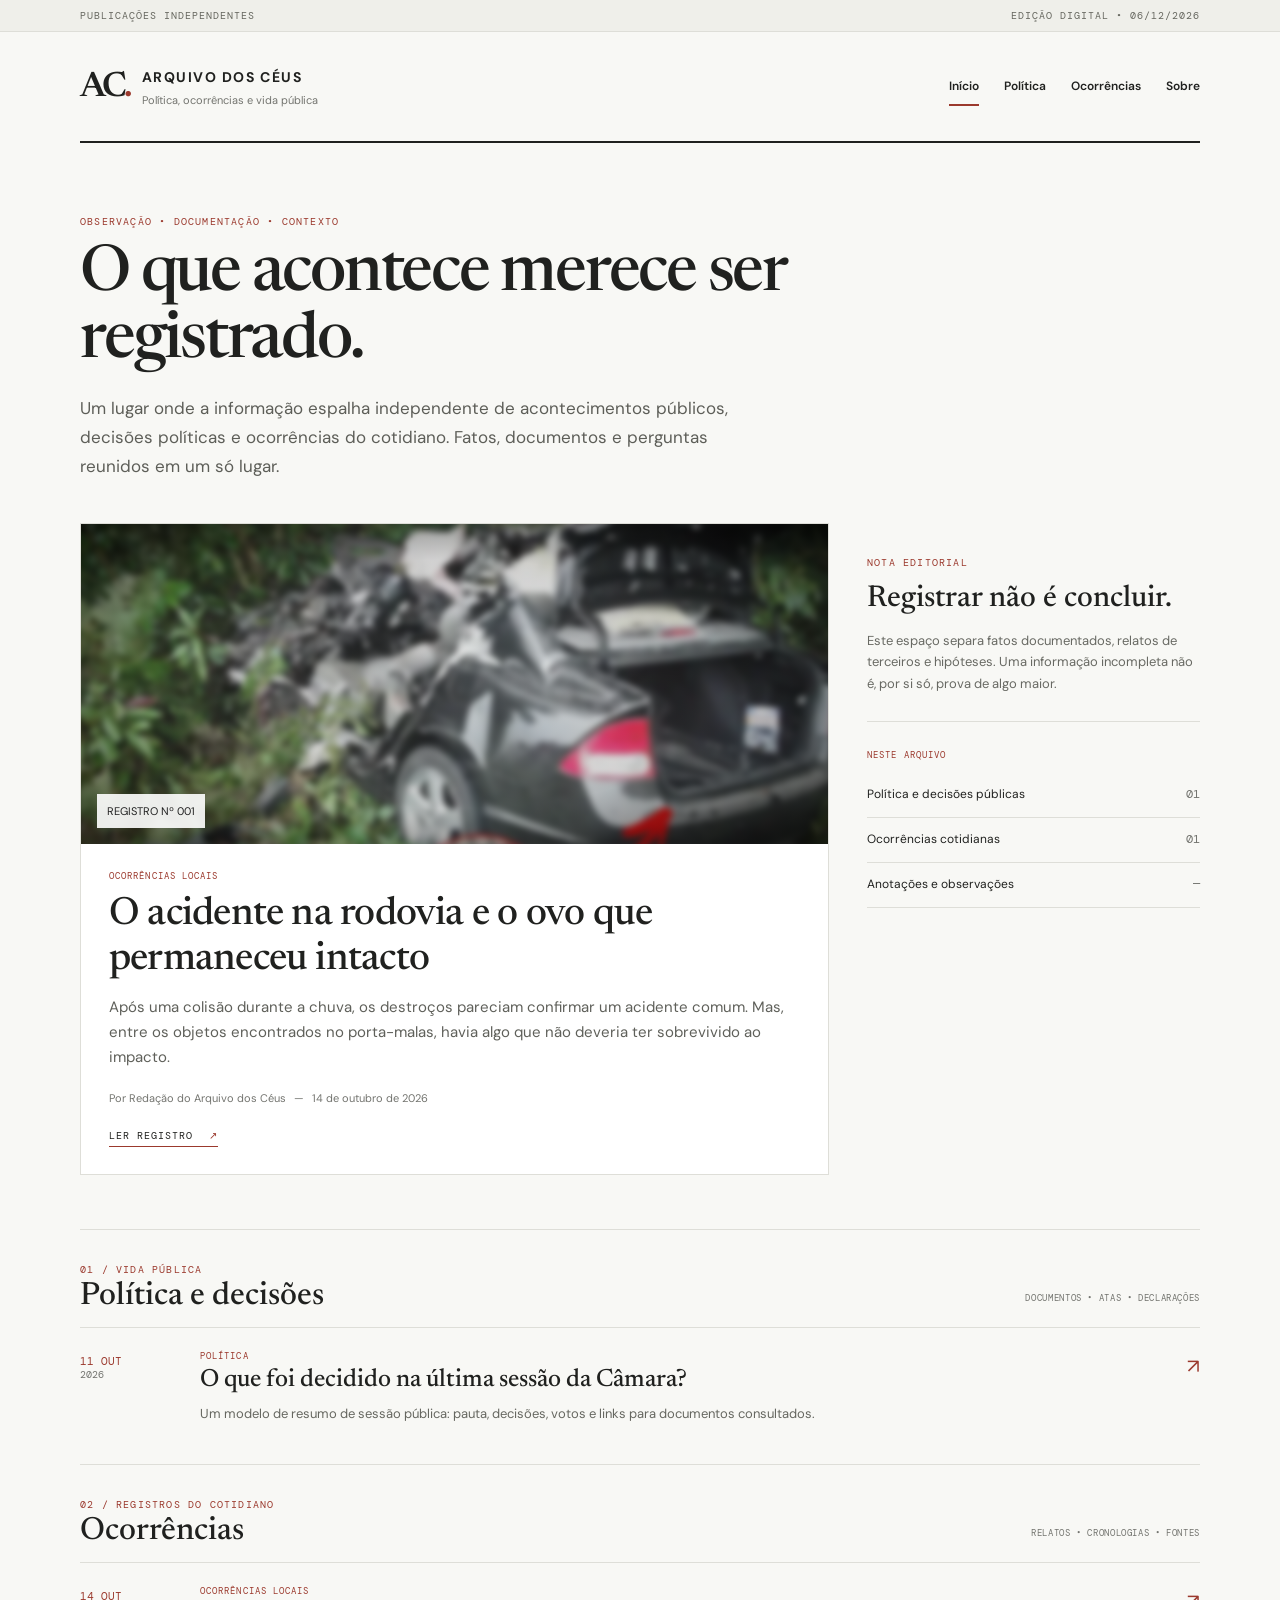
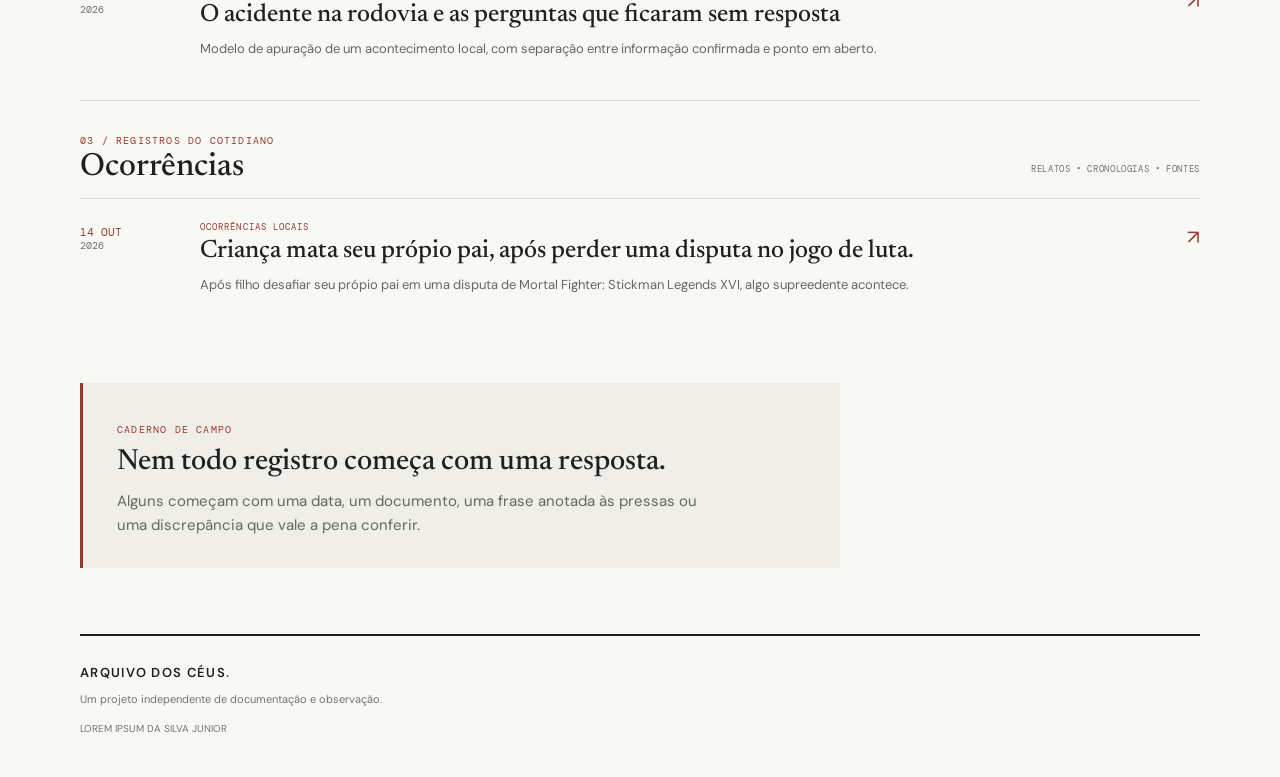
==== index.html @ 21077983 "Add files via upload" ====
<!doctype html>
<html lang="pt-BR">
<head>
  <meta charset="utf-8">
  <meta name="viewport" content="width=device-width, initial-scale=1">
  <meta name="description" content="Angel's Heaven — registros independentes de política, ocorrências e vida pública.">
  <title>Arquivos dos Céus — Registros independentes</title>
  <link rel="stylesheet" href="css/estilo.css">
  <script src="js/site.js" defer></script>
</head>
<body>
  <div class="topline"><div class="wrap topmeta"><span>PUBLICAÇÕES INDEPENDENTES</span><span id="today">REGISTROS • EDIÇÃO DIGITAL</span></div></div>
  <header class="wrap masthead">
    <a class="brand" href="index.html" aria-label="Arquivos dos Céus, página inicial">
      <span class="brand-mark">AC<span>.</span></span>
      <span><strong>ARQUIVO DOS CÉUS</strong><small>Política, ocorrências e vida pública</small></span>
    </a>
    <nav aria-label="Navegação principal">
      <a class="active" href="index.html">Início</a>
      <a href="#politica">Política</a>
      <a href="#ocorrencias">Ocorrências</a>
      <a href="sobre.html">Sobre</a>
    </nav>
  </header>

  <main class="wrap">
    <section class="intro">
      <p class="eyebrow">OBSERVAÇÃO • DOCUMENTAÇÃO • CONTEXTO</p>
      <h1>O que acontece merece ser registrado.</h1>
      <p class="intro-copy">Um lugar onde a informação espalha independente de acontecimentos públicos, decisões políticas e ocorrências do cotidiano. Fatos, documentos e perguntas reunidos em um só lugar.</p>
    </section>

    <section class="feature-grid" aria-label="Publicação em destaque">
      <article class="lead-card">
        <div class="lead-image">
          <img src="images/ovo.png" alt="Porta mala, ovo intacto">
          <span>REGISTRO Nº 001</span>
        </div>
        <div class="lead-body">
          <p class="category">OCORRÊNCIAS LOCAIS <span></span></p>
          <h2><a href="artigos/acidente-na-rodovia.html">O acidente na rodovia e o ovo que permaneceu intacto</a></h2>
          <p class="summary">Após uma colisão durante a chuva, os destroços pareciam confirmar um acidente comum. Mas, entre os objetos encontrados no porta-malas, havia algo que não deveria ter sobrevivido ao impacto. </p>
          <div class="byline">Por Redação do Arquivo dos Céus <span>—</span> 14 de outubro de 2026</div>
          <a class="read-link" href="artigos/acidente-na-rodovia.html">LER REGISTRO <span>↗</span></a>
        </div>
      </article>
      <aside class="side-note">
        <p class="eyebrow">NOTA EDITORIAL</p>
        <h3>Registrar não é concluir.</h3>
        <p>Este espaço separa fatos documentados, relatos de terceiros e hipóteses. Uma informação incompleta não é, por si só, prova de algo maior.</p>
        <div class="rule"></div>
        <p class="small-label">NESTE ARQUIVO</p>
        <ul class="topic-list">
          <li><a href="#politica">Política e decisões públicas <span>01</span></a></li>
          <li><a href="#ocorrencias">Ocorrências cotidianas <span>01</span></a></li>
          <li><a href="#anotacoes">Anotações e observações <span>—</span></a></li>
        </ul>
      </aside>
    </section>

    <section class="section-block" id="politica">
      <div class="section-heading"><div><p class="eyebrow">01 / VIDA PÚBLICA</p><h2>Política e decisões</h2></div><span class="section-note">DOCUMENTOS • ATAS • DECLARAÇÕES</span></div>
      <article class="story-row">
        <div class="story-date">11 OUT <span>2026</span></div>
        <div class="story-content"><p class="category">POLÍTICA</p><h3><a href="artigos/sessao-da-camara.html">O que foi decidido na última sessão da Câmara?</a></h3><p>Um modelo de resumo de sessão pública: pauta, decisões, votos e links para documentos consultados.</p></div>
        <a class="arrow-link" href="artigos/sessao-da-camara.html" aria-label="Ler artigo">↗</a>
      </article>
    </section>

    <section class="section-block" id="ocorrencias">
      <div class="section-heading"><div><p class="eyebrow">02 / REGISTROS DO COTIDIANO</p><h2>Ocorrências</h2></div><span class="section-note">RELATOS • CRONOLOGIAS • FONTES</span></div>
      <article class="story-row">
        <div class="story-date">14 OUT <span>2026</span></div>
        <div class="story-content"><p class="category">OCORRÊNCIAS LOCAIS</p><h3><a href="artigos/acidente-na-rodovia.html">O acidente na rodovia e as perguntas que ficaram sem resposta</a></h3><p>Modelo de apuração de um acontecimento local, com separação entre informação confirmada e ponto em aberto.</p></div>
        <a class="arrow-link" href="artigos/acidente-na-rodovia.html" aria-label="Ler artigo">↗</a>
      </article>

    </section>
      <section class="section-block" id="ocorrencias">
      <div class="section-heading"><div><p class="eyebrow">03 / REGISTROS DO COTIDIANO</p><h2>Ocorrências</h2></div><span class="section-note">RELATOS • CRONOLOGIAS • FONTES</span></div>
      <article class="story-row">
        <div class="story-date">14 OUT <span>2026</span></div>
        <div class="story-content"><p class="category">OCORRÊNCIAS LOCAIS</p><h3><a href="artigos/acidente-na-rodovia.html">Criança mata seu própio pai, após perder uma disputa no jogo de luta.</a></h3><p>Após filho desafiar seu própio pai em uma disputa de Mortal Fighter: Stickman Legends XVI, algo supreedente acontece.</p></div>
        <a class="arrow-link" href="artigos/acidente-na-rodovia.html" aria-label="Ler artigo">↗</a>
      </article>
    </section>


    <section class="newsletter" id="anotacoes">
      <p class="eyebrow">CADERNO DE CAMPO</p>
      <h2>Nem todo registro começa com uma resposta.</h2>
      <p>Alguns começam com uma data, um documento, uma frase anotada às pressas ou uma discrepância que vale a pena conferir.</p>
    </section>
  </main>

  <footer class="wrap footer">
    <a class="footer-brand" href="../index.html">ARQUIVO DOS CÉUS<span>.</span></a>
    <p>Um projeto independente de documentação e observação.</p>
    <p class="fineprint">LOREM IPSUM DA SILVA JUNIOR</p>
  </footer>
</body>
</html>
---- css/estilo.css ----
@import url("https://fonts.googleapis.com/css2?family=DM+Mono:wght@400;500&family=DM+Sans:wght@400;500;600;700&family=Newsreader:opsz,wght@6..72,400;6..72,500;6..72,600&display=swap");
:root {
  --ink: #20211f;
  --muted: #73746f;
  --line: #deded8;
  --paper: #f8f8f5;
  --white: #fff;
  --accent: #9b392d;
  --soft: #efeee8;
}
* {
  box-sizing: border-box;
}
html {
  scroll-behavior: smooth;
}
body {
  margin: 0;
  background: var(--paper);
  color: var(--ink);
  font-family: "DM Sans", Arial, sans-serif;
  font-size: 15px;
  line-height: 1.65;
}
a {
  color: inherit;
  text-decoration: none;
}
a:hover {
  color: var(--accent);
}
.wrap {
  width: min(1120px, calc(100% - 48px));
  margin: 0 auto;
}
.topline {
  border-bottom: 1px solid var(--line);
  background: #efefea;
  font:
    10px "DM Mono",
    monospace;
  letter-spacing: 0.1em;
  color: #66675f;
}
.topmeta {
  display: flex;
  justify-content: space-between;
  padding: 9px 0;
}
.masthead {
  display: flex;
  justify-content: space-between;
  align-items: center;
  gap: 24px;
  padding: 27px 0 24px;
  border-bottom: 2px solid var(--ink);
}
.brand {
  display: flex;
  align-items: center;
  gap: 12px;
}
.brand-mark {
  font-family: "Newsreader", serif;
  font-size: 35px;
  font-weight: 600;
  letter-spacing: -0.08em;
}
.brand-mark span,
.footer-brand span {
  color: var(--accent);
}
.brand strong {
  display: block;
  font-size: 14px;
  letter-spacing: 0.11em;
}
.brand small {
  display: block;
  color: var(--muted);
  font-size: 11px;
  margin-top: 2px;
}
.masthead nav {
  display: flex;
  gap: 25px;
  font-size: 12px;
  font-weight: 600;
}
.masthead nav a {
  padding: 7px 0;
  border-bottom: 2px solid transparent;
}
.masthead nav a:hover,
.masthead nav a.active {
  border-color: var(--accent);
  color: var(--ink);
}
.intro {
  padding: 62px 0 42px;
  max-width: 760px;
}
.eyebrow,
.category,
.small-label {
  font:
    10px "DM Mono",
    monospace;
  letter-spacing: 0.12em;
  color: var(--accent);
}
.intro h1,
.article-page h1 {
  font:
    500 clamp(38px, 6vw, 64px)/1.05 "Newsreader",
    Georgia,
    serif;
  letter-spacing: -0.035em;
  margin: 14px 0 18px;
}
.intro-copy {
  font-size: 17px;
  line-height: 1.7;
  color: #5d5e58;
  max-width: 690px;
  margin: 0;
}
.feature-grid {
  display: grid;
  grid-template-columns: minmax(0, 1.8fr) minmax(240px, 0.8fr);
  gap: 38px;
  padding-bottom: 54px;
}
.lead-card {
  background: var(--white);
  border: 1px solid var(--line);
}
.lead-image {
    position: relative;
    height: 320px;
    overflow: hidden;
    background: #d0d0ca;
}

.lead-image img {
    width: 100%;
    height: 100%;
    object-fit: cover;
    display: block;
    filter: blur(3px);
    transform: scale(1.03);
}

.lead-image::after {
    content: "";
    position: absolute;
    inset: 0;
    background:
        radial-gradient(
            ellipse at center,
            rgba(150, 150, 145, 0.20) 0%,
            rgba(70, 70, 68, 0.25) 55%,
            rgba(0, 0, 0, 0.75) 100%
        );
    pointer-events: none;
}

.lead-image span {
    position: absolute;
    bottom: 16px;
    left: 16px;
    z-index: 2;
    padding: 8px 10px;
    background: rgba(255, 255, 255, 0.9);
    color: #222;
    font-size: 11px;
}
.lead-body {
  padding: 26px 28px 27px;
}
.category {
  margin: 0 0 11px;
  font-size: 9px;
}
.category span {
  padding: 0 5px;
  color: #aaa;
}
.lead-body h2 {
  font:
    500 clamp(27px, 3.4vw, 39px)/1.15 "Newsreader",
    Georgia,
    serif;
  margin: 0 0 13px;
  letter-spacing: -0.02em;
}
.summary {
  color: #5f605a;
  margin: 0 0 19px;
}
.byline,
.article-meta {
  font-size: 11px;
  color: var(--muted);
}
.byline span {
  padding: 0 5px;
}
.read-link {
  display: inline-block;
  margin-top: 22px;
  padding-bottom: 4px;
  border-bottom: 1px solid var(--accent);
  font:
    10px "DM Mono",
    monospace;
  letter-spacing: 0.1em;
}
.read-link span {
  color: var(--accent);
  padding-left: 9px;
}
.side-note {
  padding: 23px 0 0;
}
.side-note h3 {
  font:
    500 30px/1.1 "Newsreader",
    serif;
  margin: 14px 0;
}
.side-note > p:not(.eyebrow):not(.small-label) {
  color: #686963;
  font-size: 13px;
}
.rule {
  height: 1px;
  background: var(--line);
  margin: 27px 0;
}
.small-label {
  font-size: 9px;
}
.topic-list {
  padding: 0;
  list-style: none;
  margin: 12px 0;
}
.topic-list li {
  border-bottom: 1px solid var(--line);
  padding: 12px 0;
  font-size: 12px;
}
.topic-list li span {
  float: right;
  color: var(--muted);
  font-family: "DM Mono", monospace;
}
.section-block {
  border-top: 1px solid var(--line);
  padding: 33px 0 18px;
}
.section-heading {
  display: flex;
  justify-content: space-between;
  align-items: end;
  gap: 20px;
  margin-bottom: 15px;
}
.section-heading .eyebrow {
  margin: 0 0 4px;
}
.section-heading h2 {
  font:
    500 32px "Newsreader",
    serif;
  margin: 0;
}
.section-note {
  font:
    9px "DM Mono",
    monospace;
  letter-spacing: 0.07em;
  color: var(--muted);
  padding-bottom: 8px;
}
.story-row {
  display: grid;
  grid-template-columns: 100px 1fr 28px;
  gap: 20px;
  align-items: start;
  border-top: 1px solid var(--line);
  padding: 22px 0;
}
.story-date {
  font:
    11px "DM Mono",
    monospace;
  color: var(--accent);
  padding-top: 4px;
}
.story-date span {
  display: block;
  color: var(--muted);
  font-size: 10px;
}
.story-content .category {
  margin: 0 0 4px;
}
.story-content h3 {
  font:
    500 25px/1.2 "Newsreader",
    serif;
  margin: 0 0 7px;
}
.story-content > p:last-child {
  margin: 0;
  color: #666760;
  font-size: 13px;
  max-width: 720px;
}
.arrow-link {
  font-size: 20px;
  color: var(--accent);
  text-align: right;
}
.newsletter {
  margin: 48px 0 66px;
  padding: 30px 34px;
  background: var(--soft);
  border-left: 3px solid var(--accent);
  max-width: 760px;
}
.newsletter h2 {
  font:
    500 29px/1.15 "Newsreader",
    serif;
  margin: 7px 0 9px;
}
.newsletter p:last-child {
  color: #666760;
  margin: 0;
  max-width: 600px;
}
.footer {
  border-top: 2px solid var(--ink);
  padding: 24px 0 35px;
  margin-top: 45px;
}
.footer-brand {
  font:
    600 13px "DM Sans",
    sans-serif;
  letter-spacing: 0.1em;
}
.footer p {
  margin: 5px 0;
  color: var(--muted);
  font-size: 11px;
}
.footer .fineprint {
  font-size: 10px;
  margin-top: 13px;
}
.article-page {
  max-width: 780px;
  padding: 62px 0 25px;
}
.article-page > .eyebrow {
  margin-bottom: 14px;
}
.article-page h1 {
  max-width: 760px;
}
.article-deck {
  font:
    20px/1.5 "Newsreader",
    Georgia,
    serif;
  color: #686963;
  max-width: 680px;
}
.article-meta {
  margin: 24px 0;
}
.article-meta span {
  padding: 0 8px;
  color: var(--accent);
}
.article-rule {
  height: 1px;
  background: var(--line);
  margin: 27px 0 32px;
}
.prose {
  font-size: 16px;
  line-height: 1.85;
}
.prose p {
  margin: 0 0 20px;
}
.prose h2 {
  font:
    500 29px/1.2 "Newsreader",
    serif;
  margin: 35px 0 12px;
}
.prose .lead-paragraph {
  font-size: 19px;
  line-height: 1.7;
}
.prose ul {
  padding-left: 22px;
  margin-bottom: 23px;
}
.prose li {
  padding-left: 5px;
  margin-bottom: 8px;
}
.prose blockquote {
  border-left: 3px solid var(--accent);
  margin: 28px 0;
  padding: 4px 0 4px 22px;
  font:
    italic 22px/1.5 "Newsreader",
    serif;
  color: #5f605a;
}
.notice,
.editor-note {
  background: var(--soft);
  padding: 17px 20px;
  border-left: 3px solid #b5b5ab;
  margin: 25px 0;
}
.notice p {
  margin: 5px 0 0;
  font-size: 14px;
}
.editor-note {
  font-size: 14px;
}
.back-link {
  display: inline-block;
  margin-top: 35px;
  font-size: 12px;
  border-bottom: 1px solid var(--accent);
  padding-bottom: 5px;
}
.about-page {
  min-height: 55vh;
}
@media (max-width: 720px) {
  .wrap {
    width: min(100% - 32px, 1120px);
  }
  .masthead {
    align-items: flex-start;
    flex-direction: column;
    padding: 20px 0;
  }
  .masthead nav {
    gap: 17px;
    flex-wrap: wrap;
  }
  .intro {
    padding: 43px 0 30px;
  }
  .feature-grid {
    grid-template-columns: 1fr;
    gap: 20px;
  }
  .side-note {
    padding: 10px 0;
  }
  .lead-image {
    min-height: 150px;
  }
  .lead-body {
    padding: 22px;
  }
  .section-heading {
    align-items: flex-start;
    flex-direction: column;
    gap: 4px;
  }
  .section-note {
    padding: 0;
  }
  .story-row {
    grid-template-columns: 65px 1fr 18px;
    gap: 12px;
  }
  .story-content h3 {
    font-size: 22px;
  }
  .article-page {
    padding-top: 42px;
  }
  .article-deck {
    font-size: 18px;
  }
  .topmeta {
    font-size: 8px;
    gap: 12px;
  }
  .newsletter {
    padding: 24px;
    margin: 36px 0 48px;
  }
}
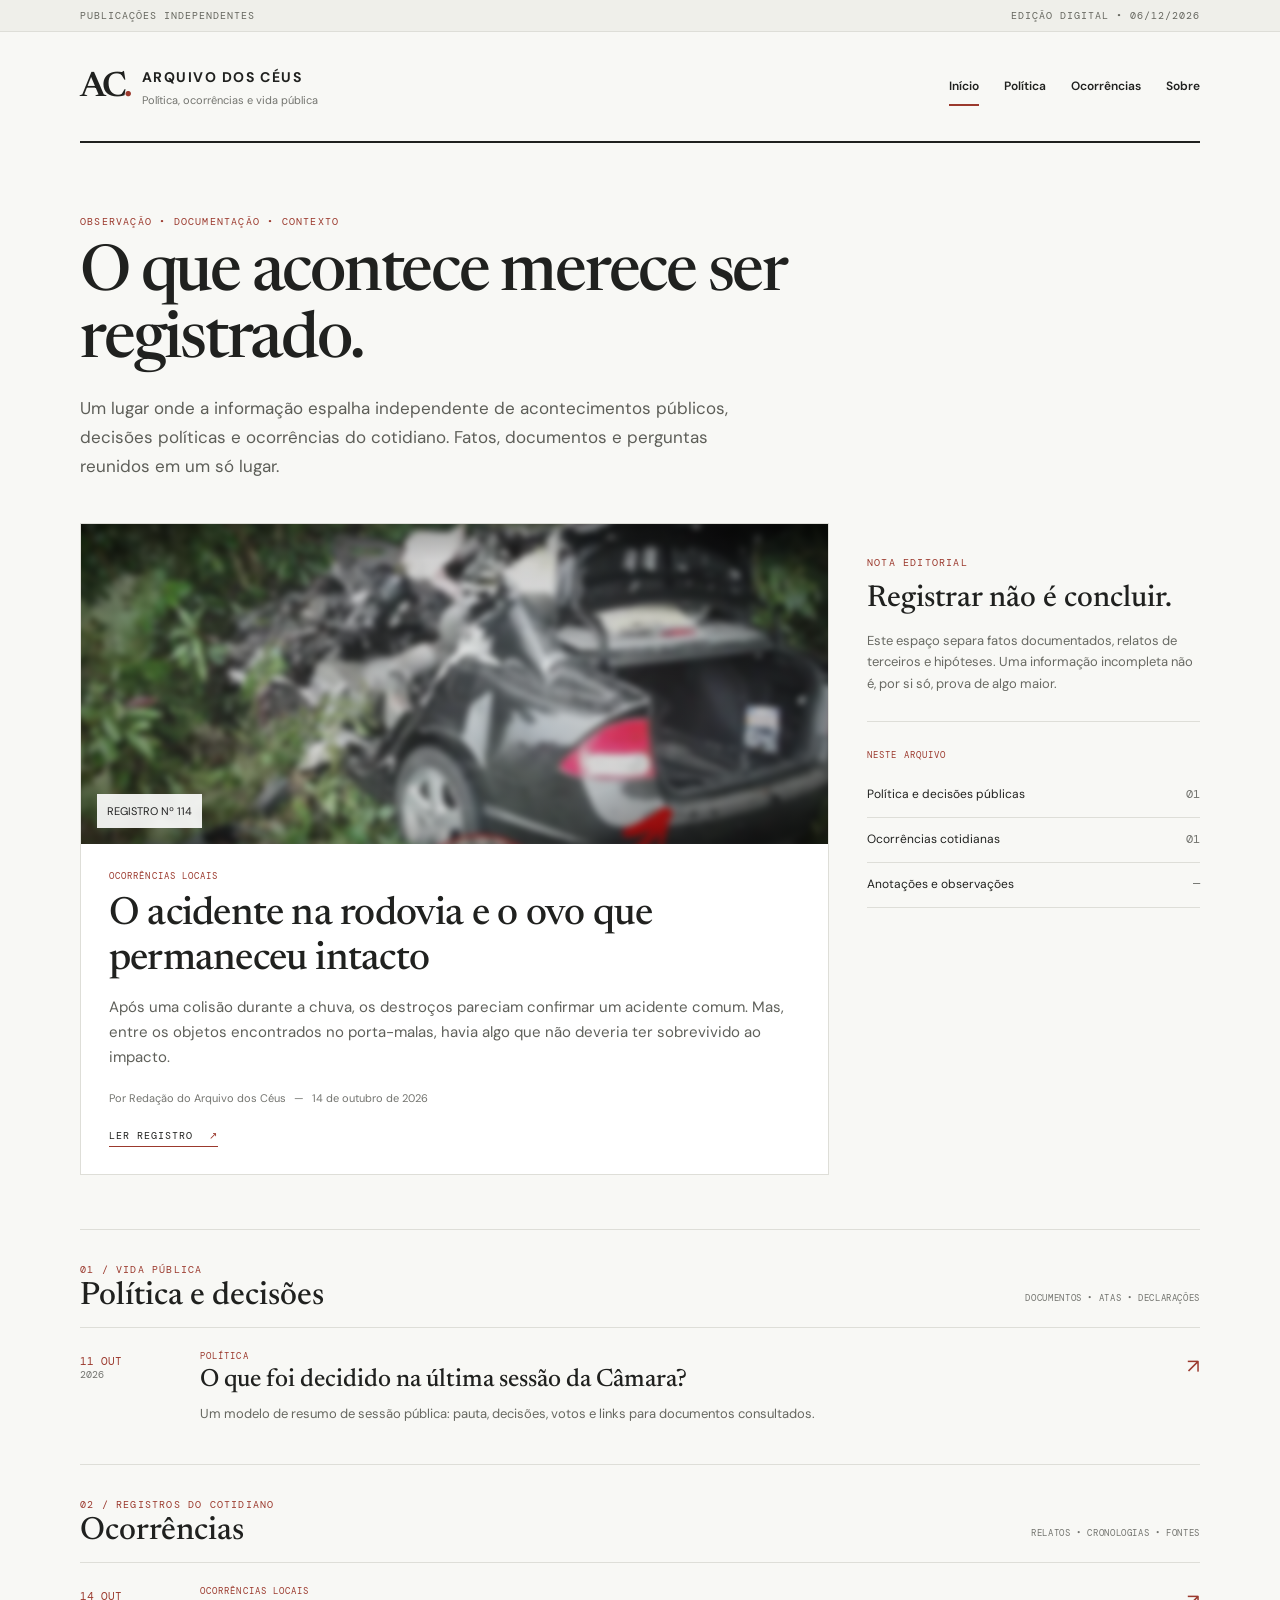
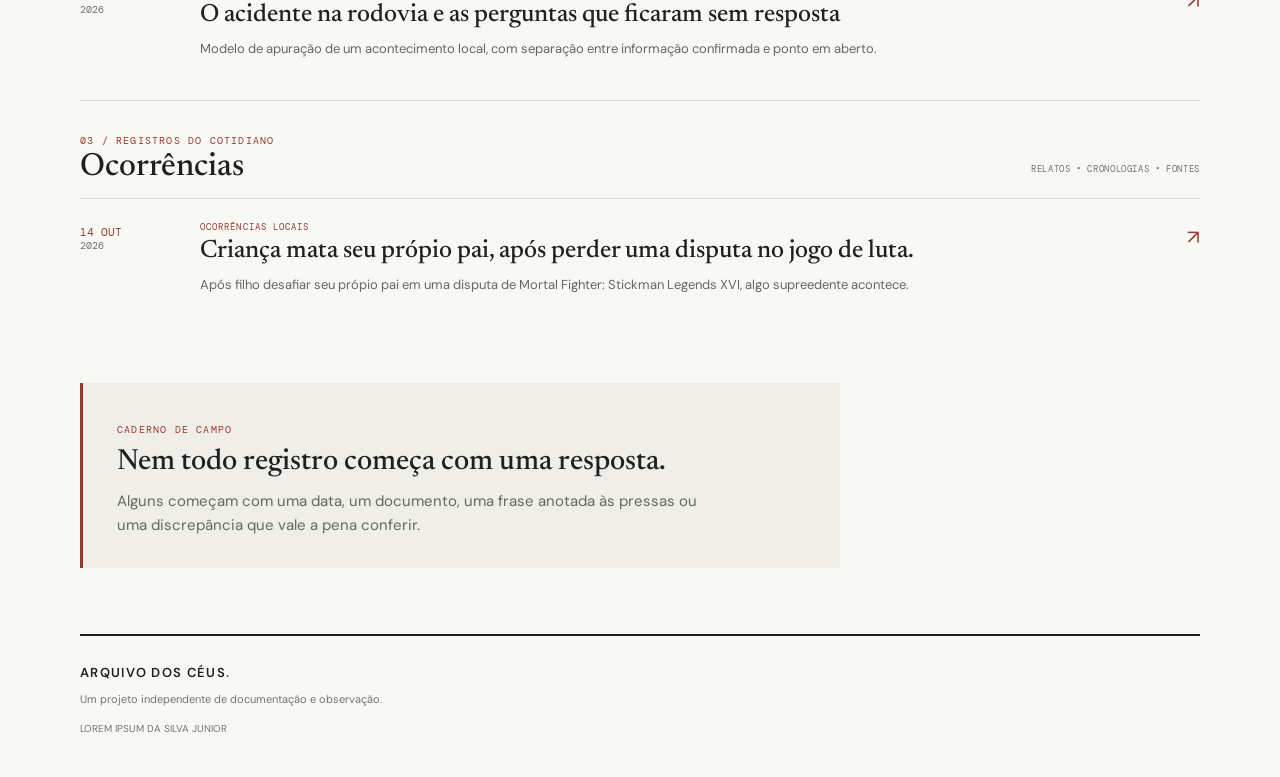
==== commit ae10e044: "Update index.html" ====
--- a/index.html
+++ b/index.html
@@ -3,8 +3,8 @@
 <head>
   <meta charset="utf-8">
   <meta name="viewport" content="width=device-width, initial-scale=1">
-  <meta name="description" content="Angel's Heaven — registros independentes de política, ocorrências e vida pública.">
-  <title>Arquivos dos Céus — Registros independentes</title>
+  <meta name="description" content="Arquivos dos Céus">
+  <title>Arquivos dos Céus</title>
   <link rel="stylesheet" href="css/estilo.css">
   <script src="js/site.js" defer></script>
 </head>
@@ -34,7 +34,7 @@
       <article class="lead-card">
         <div class="lead-image">
           <img src="images/ovo.png" alt="Porta mala, ovo intacto">
-          <span>REGISTRO Nº 001</span>
+          <span>REGISTRO Nº 114</span>
         </div>
         <div class="lead-body">
           <p class="category">OCORRÊNCIAS LOCAIS <span></span></p>
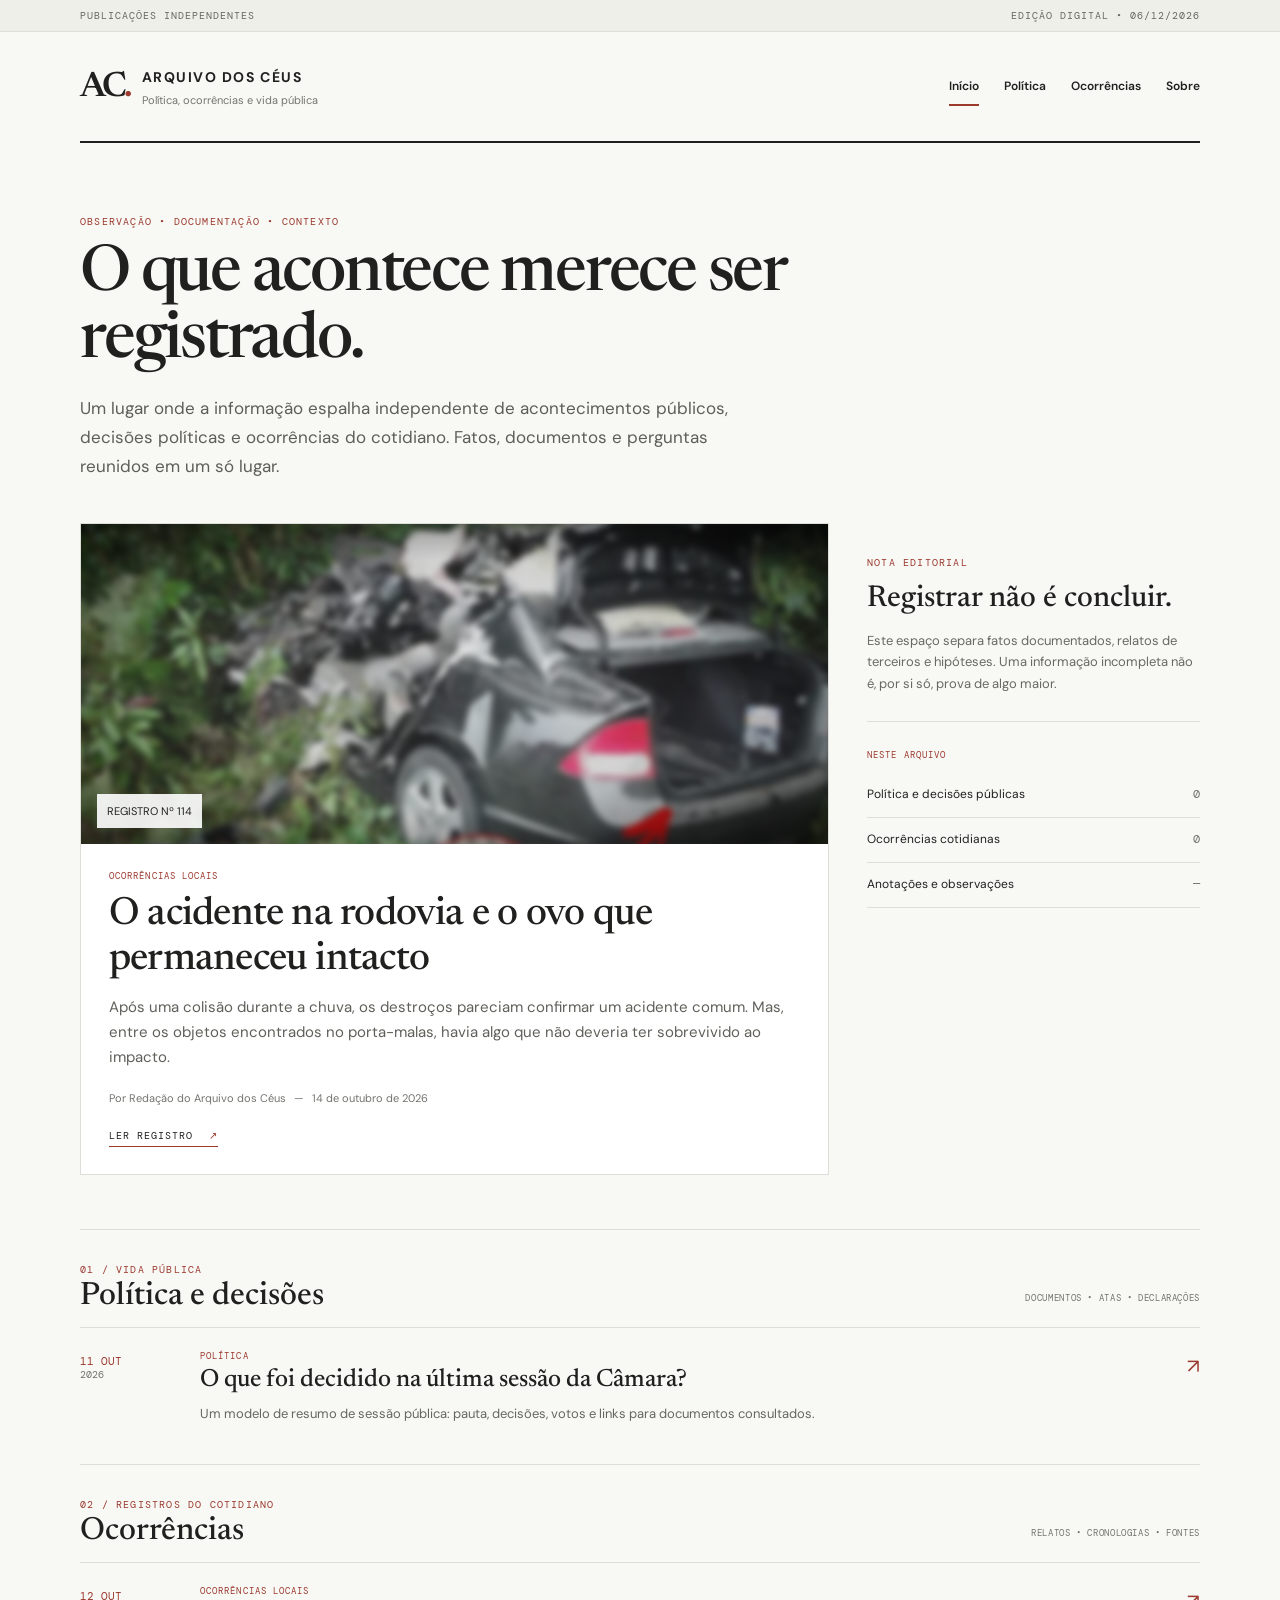
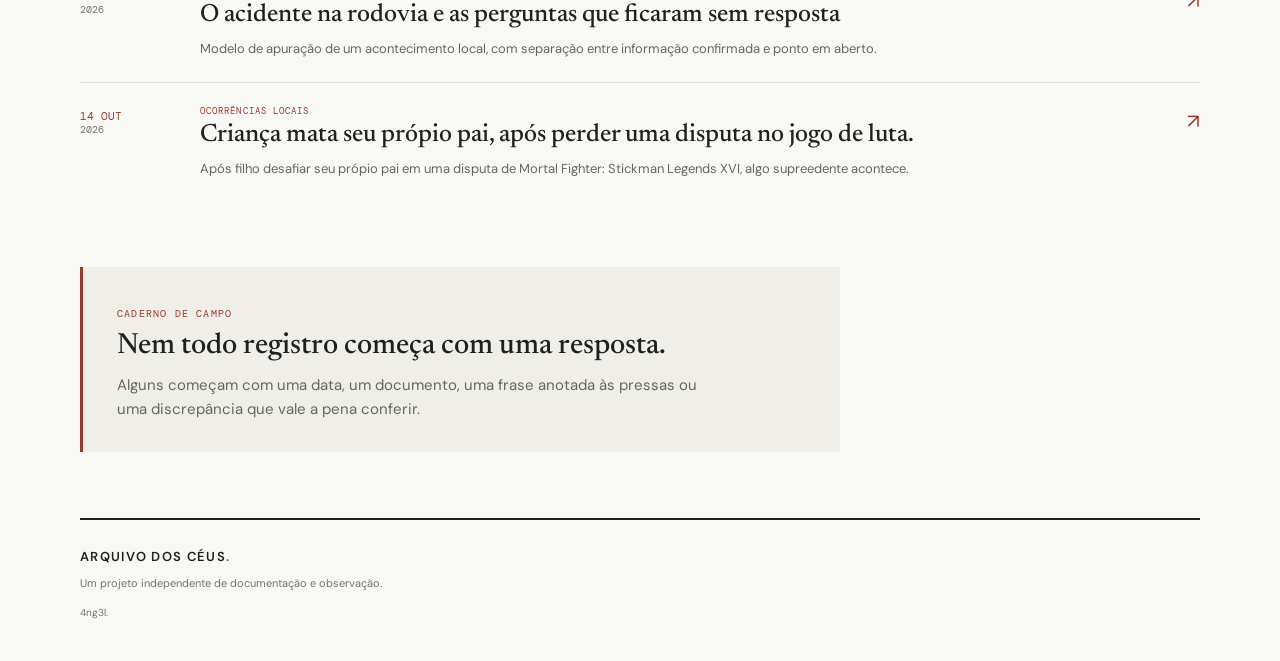
==== commit d38fe92e: "Update index.html" ====
--- a/index.html
+++ b/index.html
@@ -3,8 +3,8 @@
 <head>
   <meta charset="utf-8">
   <meta name="viewport" content="width=device-width, initial-scale=1">
-  <meta name="description" content="Arquivos dos Céus">
-  <title>Arquivos dos Céus</title>
+  <meta name="description" content="Angel's Heaven — registros independentes de política, ocorrências e vida pública.">
+  <title>Arquivos dos Céus — Registros independentes</title>
   <link rel="stylesheet" href="css/estilo.css">
   <script src="js/site.js" defer></script>
 </head>
@@ -51,8 +51,8 @@
         <div class="rule"></div>
         <p class="small-label">NESTE ARQUIVO</p>
         <ul class="topic-list">
-          <li><a href="#politica">Política e decisões públicas <span>01</span></a></li>
-          <li><a href="#ocorrencias">Ocorrências cotidianas <span>01</span></a></li>
+          <li><a href="#politica">Política e decisões públicas <span id="contador-politico">0</span></a></li>
+          <li><a href="#ocorrencias">Ocorrências cotidianas <span id="contador-ocorrencia">0</span></a></li>
           <li><a href="#anotacoes">Anotações e observações <span>—</span></a></li>
         </ul>
       </aside>
@@ -60,7 +60,7 @@
 
     <section class="section-block" id="politica">
       <div class="section-heading"><div><p class="eyebrow">01 / VIDA PÚBLICA</p><h2>Política e decisões</h2></div><span class="section-note">DOCUMENTOS • ATAS • DECLARAÇÕES</span></div>
-      <article class="story-row">
+      <article data-cartegoria="politico" class="story-row">
         <div class="story-date">11 OUT <span>2026</span></div>
         <div class="story-content"><p class="category">POLÍTICA</p><h3><a href="artigos/sessao-da-camara.html">O que foi decidido na última sessão da Câmara?</a></h3><p>Um modelo de resumo de sessão pública: pauta, decisões, votos e links para documentos consultados.</p></div>
         <a class="arrow-link" href="artigos/sessao-da-camara.html" aria-label="Ler artigo">↗</a>
@@ -69,22 +69,19 @@
 
     <section class="section-block" id="ocorrencias">
       <div class="section-heading"><div><p class="eyebrow">02 / REGISTROS DO COTIDIANO</p><h2>Ocorrências</h2></div><span class="section-note">RELATOS • CRONOLOGIAS • FONTES</span></div>
-      <article class="story-row">
-        <div class="story-date">14 OUT <span>2026</span></div>
+      <article class="story-row" data-cartegoria="ocorrencia">
+        <div class="story-date">12 OUT <span>2026</span></div>
         <div class="story-content"><p class="category">OCORRÊNCIAS LOCAIS</p><h3><a href="artigos/acidente-na-rodovia.html">O acidente na rodovia e as perguntas que ficaram sem resposta</a></h3><p>Modelo de apuração de um acontecimento local, com separação entre informação confirmada e ponto em aberto.</p></div>
         <a class="arrow-link" href="artigos/acidente-na-rodovia.html" aria-label="Ler artigo">↗</a>
       </article>
 
-    </section>
-      <section class="section-block" id="ocorrencias">
-      <div class="section-heading"><div><p class="eyebrow">03 / REGISTROS DO COTIDIANO</p><h2>Ocorrências</h2></div><span class="section-note">RELATOS • CRONOLOGIAS • FONTES</span></div>
-      <article class="story-row">
+      <article class="story-row" data-cartegoria="ocorrencia">
         <div class="story-date">14 OUT <span>2026</span></div>
         <div class="story-content"><p class="category">OCORRÊNCIAS LOCAIS</p><h3><a href="artigos/acidente-na-rodovia.html">Criança mata seu própio pai, após perder uma disputa no jogo de luta.</a></h3><p>Após filho desafiar seu própio pai em uma disputa de Mortal Fighter: Stickman Legends XVI, algo supreedente acontece.</p></div>
         <a class="arrow-link" href="artigos/acidente-na-rodovia.html" aria-label="Ler artigo">↗</a>
       </article>
+
     </section>
-
 
     <section class="newsletter" id="anotacoes">
       <p class="eyebrow">CADERNO DE CAMPO</p>
@@ -96,7 +93,7 @@
   <footer class="wrap footer">
     <a class="footer-brand" href="../index.html">ARQUIVO DOS CÉUS<span>.</span></a>
     <p>Um projeto independente de documentação e observação.</p>
-    <p class="fineprint">LOREM IPSUM DA SILVA JUNIOR</p>
+    <p class="fineprint">4ng3l.</p>
   </footer>
 </body>
 </html>
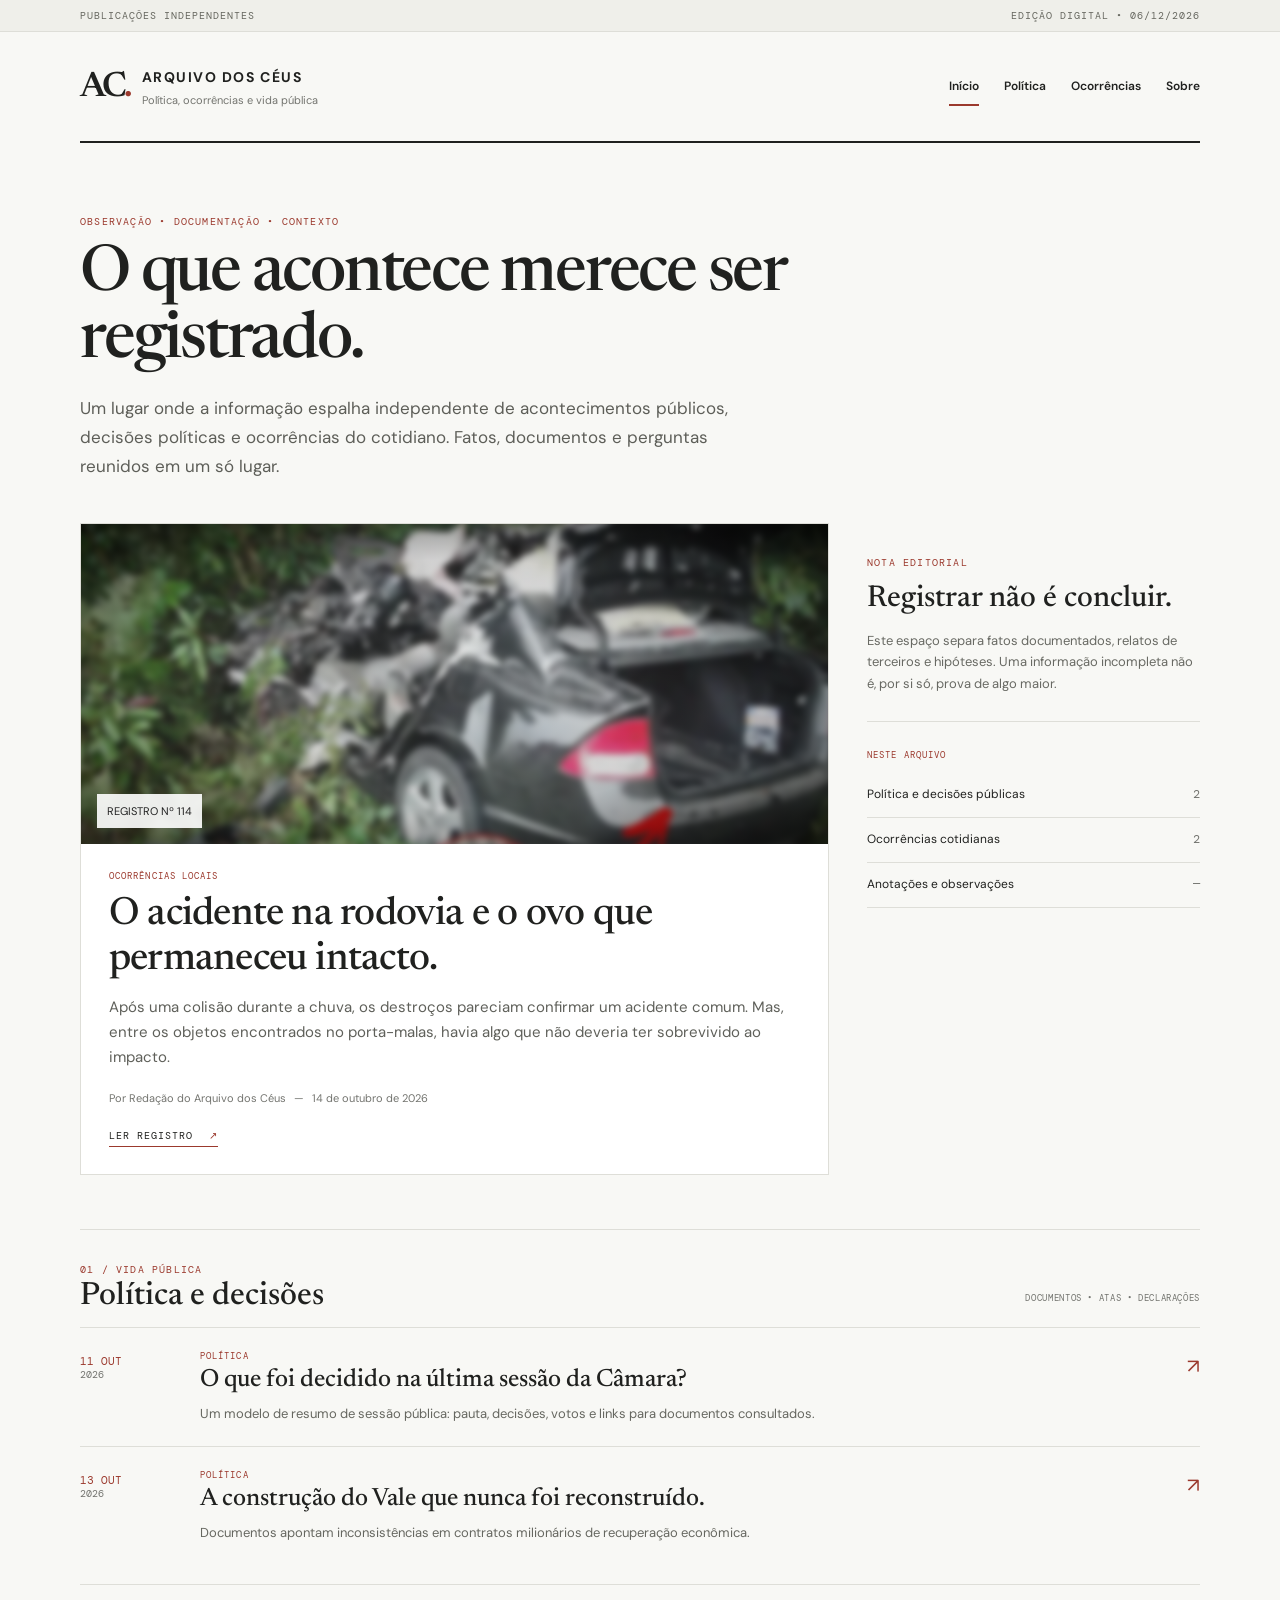
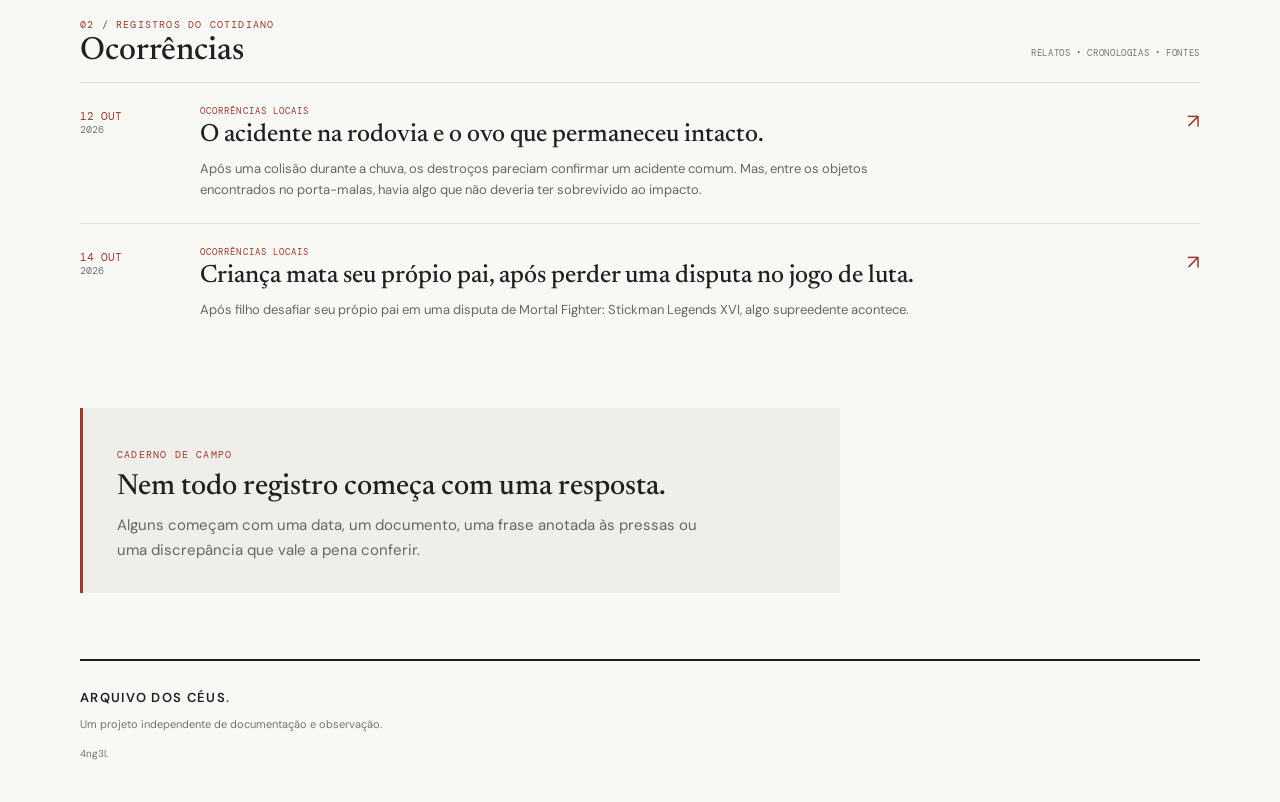
==== commit ab25af6f: "Update index.html" ====
--- a/index.html
+++ b/index.html
@@ -38,7 +38,7 @@
         </div>
         <div class="lead-body">
           <p class="category">OCORRÊNCIAS LOCAIS <span></span></p>
-          <h2><a href="artigos/acidente-na-rodovia.html">O acidente na rodovia e o ovo que permaneceu intacto</a></h2>
+          <h2><a href="artigos/acidente-na-rodovia.html">O acidente na rodovia e o ovo que permaneceu intacto.</a></h2>
           <p class="summary">Após uma colisão durante a chuva, os destroços pareciam confirmar um acidente comum. Mas, entre os objetos encontrados no porta-malas, havia algo que não deveria ter sobrevivido ao impacto. </p>
           <div class="byline">Por Redação do Arquivo dos Céus <span>—</span> 14 de outubro de 2026</div>
           <a class="read-link" href="artigos/acidente-na-rodovia.html">LER REGISTRO <span>↗</span></a>
@@ -65,13 +65,18 @@
         <div class="story-content"><p class="category">POLÍTICA</p><h3><a href="artigos/sessao-da-camara.html">O que foi decidido na última sessão da Câmara?</a></h3><p>Um modelo de resumo de sessão pública: pauta, decisões, votos e links para documentos consultados.</p></div>
         <a class="arrow-link" href="artigos/sessao-da-camara.html" aria-label="Ler artigo">↗</a>
       </article>
+      <article data-cartegoria="politico" class="story-row">
+        <div class="story-date">13 OUT <span>2026</span></div>
+        <div class="story-content"><p class="category">POLÍTICA</p><h3><a href="artigos/vale.html">A construção do Vale que nunca foi reconstruído.</a></h3><p>Documentos apontam inconsistências em contratos milionários de recuperação econômica.</p></div>
+        <a class="arrow-link" href="artigos/vale.html" aria-label="Ler artigo">↗</a>
+      </article>
     </section>
 
     <section class="section-block" id="ocorrencias">
       <div class="section-heading"><div><p class="eyebrow">02 / REGISTROS DO COTIDIANO</p><h2>Ocorrências</h2></div><span class="section-note">RELATOS • CRONOLOGIAS • FONTES</span></div>
       <article class="story-row" data-cartegoria="ocorrencia">
         <div class="story-date">12 OUT <span>2026</span></div>
-        <div class="story-content"><p class="category">OCORRÊNCIAS LOCAIS</p><h3><a href="artigos/acidente-na-rodovia.html">O acidente na rodovia e as perguntas que ficaram sem resposta</a></h3><p>Modelo de apuração de um acontecimento local, com separação entre informação confirmada e ponto em aberto.</p></div>
+        <div class="story-content"><p class="category">OCORRÊNCIAS LOCAIS</p><h3><a href="artigos/acidente-na-rodovia.html">O acidente na rodovia e o ovo que permaneceu intacto.</a></h3><p>Após uma colisão durante a chuva, os destroços pareciam confirmar um acidente comum. Mas, entre os objetos encontrados no porta-malas, havia algo que não deveria ter sobrevivido ao impacto.</p></div>
         <a class="arrow-link" href="artigos/acidente-na-rodovia.html" aria-label="Ler artigo">↗</a>
       </article>
 
--- a/css/estilo.css
+++ b/css/estilo.css
@@ -509,3 +509,108 @@
     margin: 36px 0 48px;
   }
 }
+
+
+    .restriction-notice {
+      margin: 30px 0;
+      padding: 24px;
+      background: #eeeeee;
+      border-left: 4px solid #8c2929;
+    }
+    .restriction-notice h2 {
+      font-size: 15px;
+      letter-spacing: 1px;
+      margin-top: 0;
+    }
+    .restriction-notice p {
+      font-size: 14px;
+      line-height: 1.7;
+      color: #555;
+    }
+    .restriction-label {
+      font-size: 11px;
+      letter-spacing: 1.5px;
+      color: #8c2929;
+      font-weight: bold;
+    }
+    .restricted-content {
+      position: relative;
+      transition: filter .5s ease;
+    }
+    .restricted-content.locked {
+      filter: blur(5px);
+      user-select: none;
+      pointer-events: none;
+    }
+    .access-box {
+      position: relative;
+      z-index: 2;
+      margin: -20px auto 40px;
+      padding: 30px;
+      max-width: 480px;
+      text-align: center;
+      background: #f1f1f1;
+      border: 1px solid #d5d5d5;
+    }
+    .access-box h3 {
+      font-size: 15px;
+      letter-spacing: 1px;
+    }
+    .access-box p {
+      font-size: 13px;
+      color: #666;
+      line-height: 1.6;
+    }
+    .access-box input {
+      box-sizing: border-box;
+      width: 100%;
+      padding: 12px;
+      margin: 15px 0 10px;
+      border: 1px solid #bbb;
+      background: white;
+      font-family: inherit;
+    }
+    .access-box button {
+      width: 100%;
+      padding: 13px;
+      border: none;
+      background: #292929;
+      color: white;
+      cursor: pointer;
+      font-size: 12px;
+      letter-spacing: 1px;
+      font-family: inherit;
+    }
+    .access-box button:hover {
+      background: #555;
+    }
+
+    #access-message {
+      margin-top: 12px;
+      font-size: 12px;
+      color: #9b2929;
+    }
+    .private-message {
+      display: none;
+      margin: 25px 0;
+      padding: 20px;
+      background: #e9e9e9;
+      border-left: 3px solid #292929;
+      font-style: italic;
+    }
+    .article-page.unlocked .private-message {
+      display: block;
+    }
+    .article-page.unlocked .access-box {
+      display: none;
+    }
+    .article-page.unlocked .restricted-content {
+      filter: none;
+      user-select: auto;
+      pointer-events: auto;
+    }
+    .access-date {
+      font-size: 11px;
+      color: #888;
+      margin-top: 15px;
+    }
